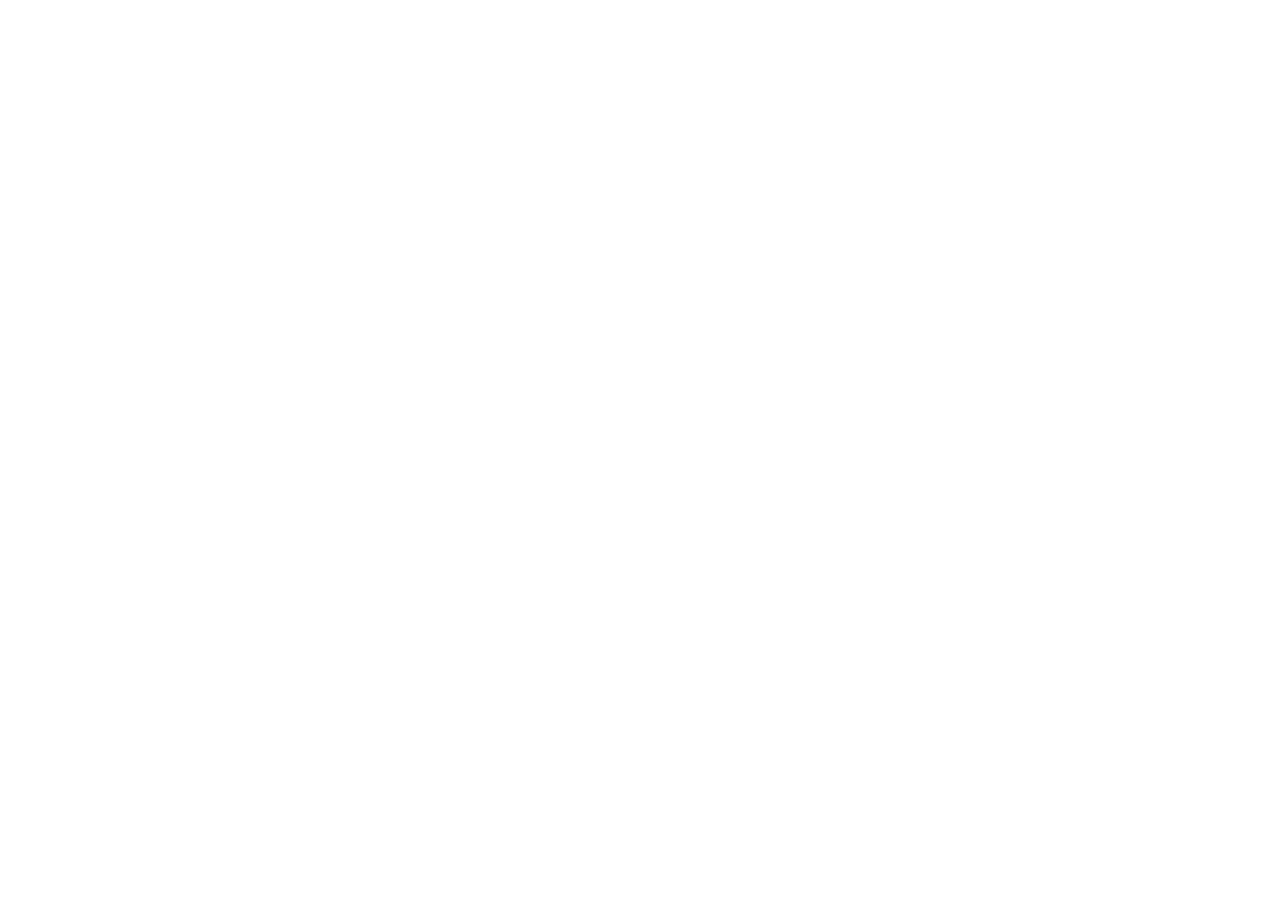
==== index.html @ 9a14ffe0 "1 commit" ====
<!DOCTYPE html>
<html lang="en">
<head>
    <meta charset="UTF-8">
    <meta name="viewport" content="width=device-width, initial-scale=1.0">
    <title>Document</title>
</head>
<body>
    
</body>
</html>
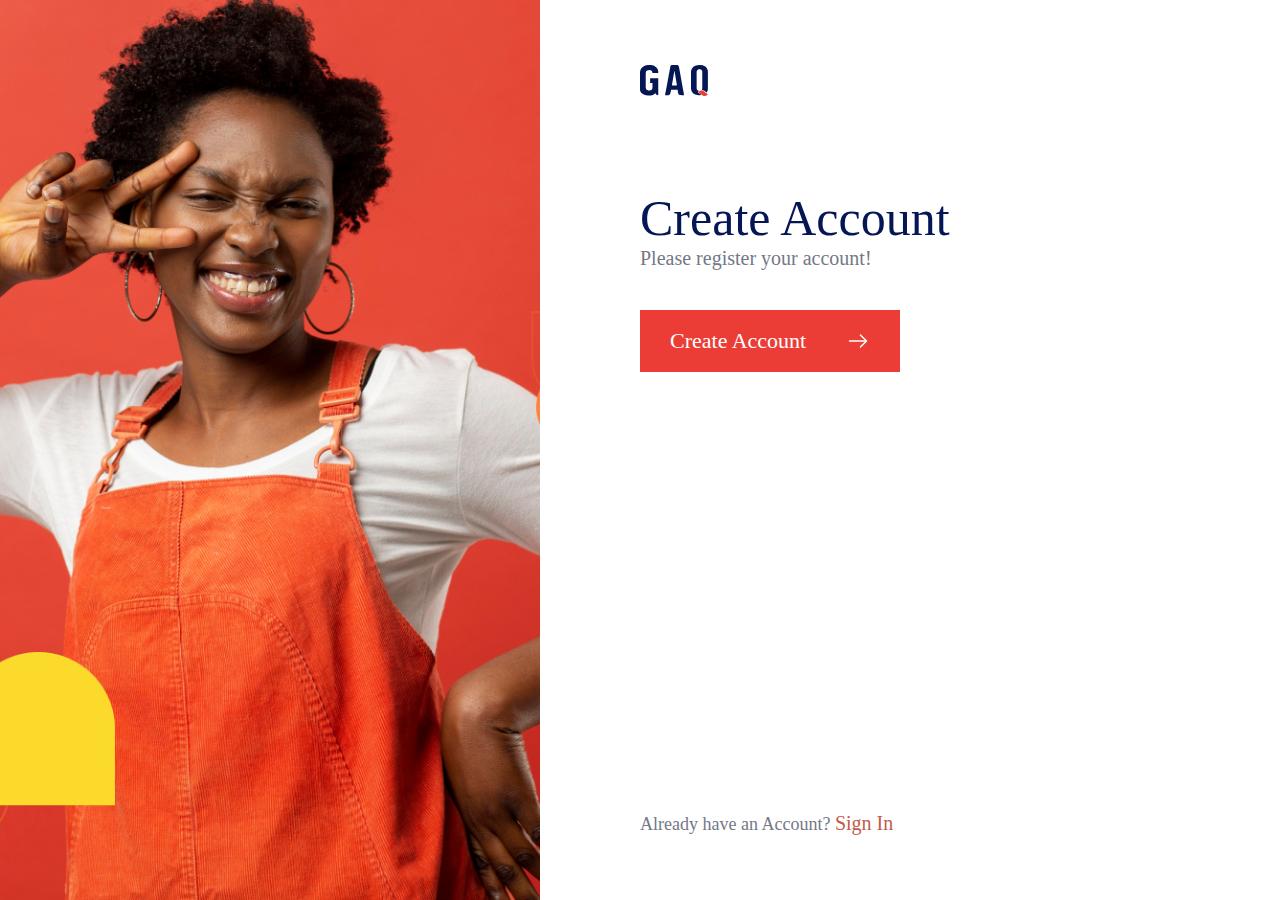
==== commit 447e798b: "3 commit" ====
--- a/index.html
+++ b/index.html
@@ -3,9 +3,32 @@
 <head>
     <meta charset="UTF-8">
     <meta name="viewport" content="width=device-width, initial-scale=1.0">
-    <title>Document</title>
+    <link rel="stylesheet" href="css/style.css">
+    <title>Index</title>
 </head>
-<body>
-    
+<body class="main__body">
+    <header class="header">
+        <div class="header__item image__item">
+        <!---    <img src="./img/bg .jpg" alt="img" class="header__bg"> -->
+        </div>
+        <div class="header__item info__item">
+                <a href="#" class="logo">
+                    <img src="./img/logo.svg" alt="logo" class="header__logo
+                    "> </a>
+                    <h3 class="section__title">
+                        Create Account
+                    </h3>
+                    <p class="section__text">Please register your account!</p>
+               <a href="./form.html" class="btn header__btn">Create Account
+                <svg xmlns="http://www.w3.org/2000/svg" width="24" height="24" viewBox="0 0 24 24" fill="none">
+                    <path d="M14.43 18.8201C14.24 18.8201 14.05 18.7501 13.9 18.6001C13.61 18.3101 13.61 17.8301 13.9 17.5401L19.44 12.0001L13.9 6.46012C13.61 6.17012 13.61 5.69012 13.9 5.40012C14.19 5.11012 14.67 5.11012 14.96 5.40012L21.03 11.4701C21.32 11.7601 21.32 12.2401 21.03 12.5301L14.96 18.6001C14.81 18.7501 14.62 18.8201 14.43 18.8201Z" fill="white"/>
+                    <path d="M20.33 12.75H3.5C3.09 12.75 2.75 12.41 2.75 12C2.75 11.59 3.09 11.25 3.5 11.25H20.33C20.74 11.25 21.08 11.59 21.08 12C21.08 12.41 20.74 12.75 20.33 12.75Z" fill="white"/>
+                    </svg>
+               </a>
+               <div class="link">Already have an Account?
+                <a href="./form.html"class="link__sign">Sign In</a>
+               </div>
+        </div>
+    </header> 
 </body>
 </html>--- a/css/style.css
+++ b/css/style.css
@@ -0,0 +1,95 @@
+*{
+    margin: 0;
+    padding: 0;
+}
+.header{
+    display: flex;
+    overflow: hidden;
+    width: 100%;
+    height: 100vh;
+}
+.header__item {
+    flex: 0 1 50%;
+}
+.image__item{
+    background-image: url('../img/bg .jpg');
+    background-position: center;
+    background-repeat: no-repeat;
+    background-size: cover;
+}
+.info__item{
+    display: flex;
+    flex-direction: column;
+    padding: 65px 100px;
+}
+.logo {
+    display: block;
+    padding-bottom: 89px;
+}
+.header__logo
+ {
+}
+.section__title {
+    color: #051655;
+    font-family: Author;
+    font-size: 50px;
+    font-style: normal;
+    font-weight: 494;
+    line-height: normal;
+}
+.section__text {
+    color: #747887;
+    font-family: Author;
+    font-size: 20px;
+    font-style: normal;
+    font-weight: 375;
+    line-height: normal;
+}
+.btn {
+    background: #EB3D35;
+    padding: 18px 30px;
+    display: inline-flex;
+    align-items: center;
+    max-width: fit-content;
+    gap: 40px;
+}
+.btn svg{
+    transform: 0.3s all ease;
+}
+.btn:hover {
+    background: #df6b64;
+    transform: 0.3s all ease;
+}
+.btn:hover svg{
+    transform: translateX(10px);
+}
+.header__btn{
+    margin-top: 40px;
+}
+a.btn.header__btn{
+    color: #FFF;
+    font-family: Author;
+    font-size: 22px;
+    font-style: normal;
+    font-weight: 494;
+    line-height: normal;
+    text-decoration: none;
+}
+.link {
+    margin-top: auto;
+    color: #747887;
+    font-family: Author;
+    font-size: 18px;
+    font-style: normal;
+    font-weight: 375;
+    line-height: normal;
+}
+.link__sign{
+    color: #C35B48;
+    font-family: Author;
+    font-size: 20px;
+    font-style: normal;
+    font-weight: 494;
+    line-height: normal;
+    text-decoration: none;
+}